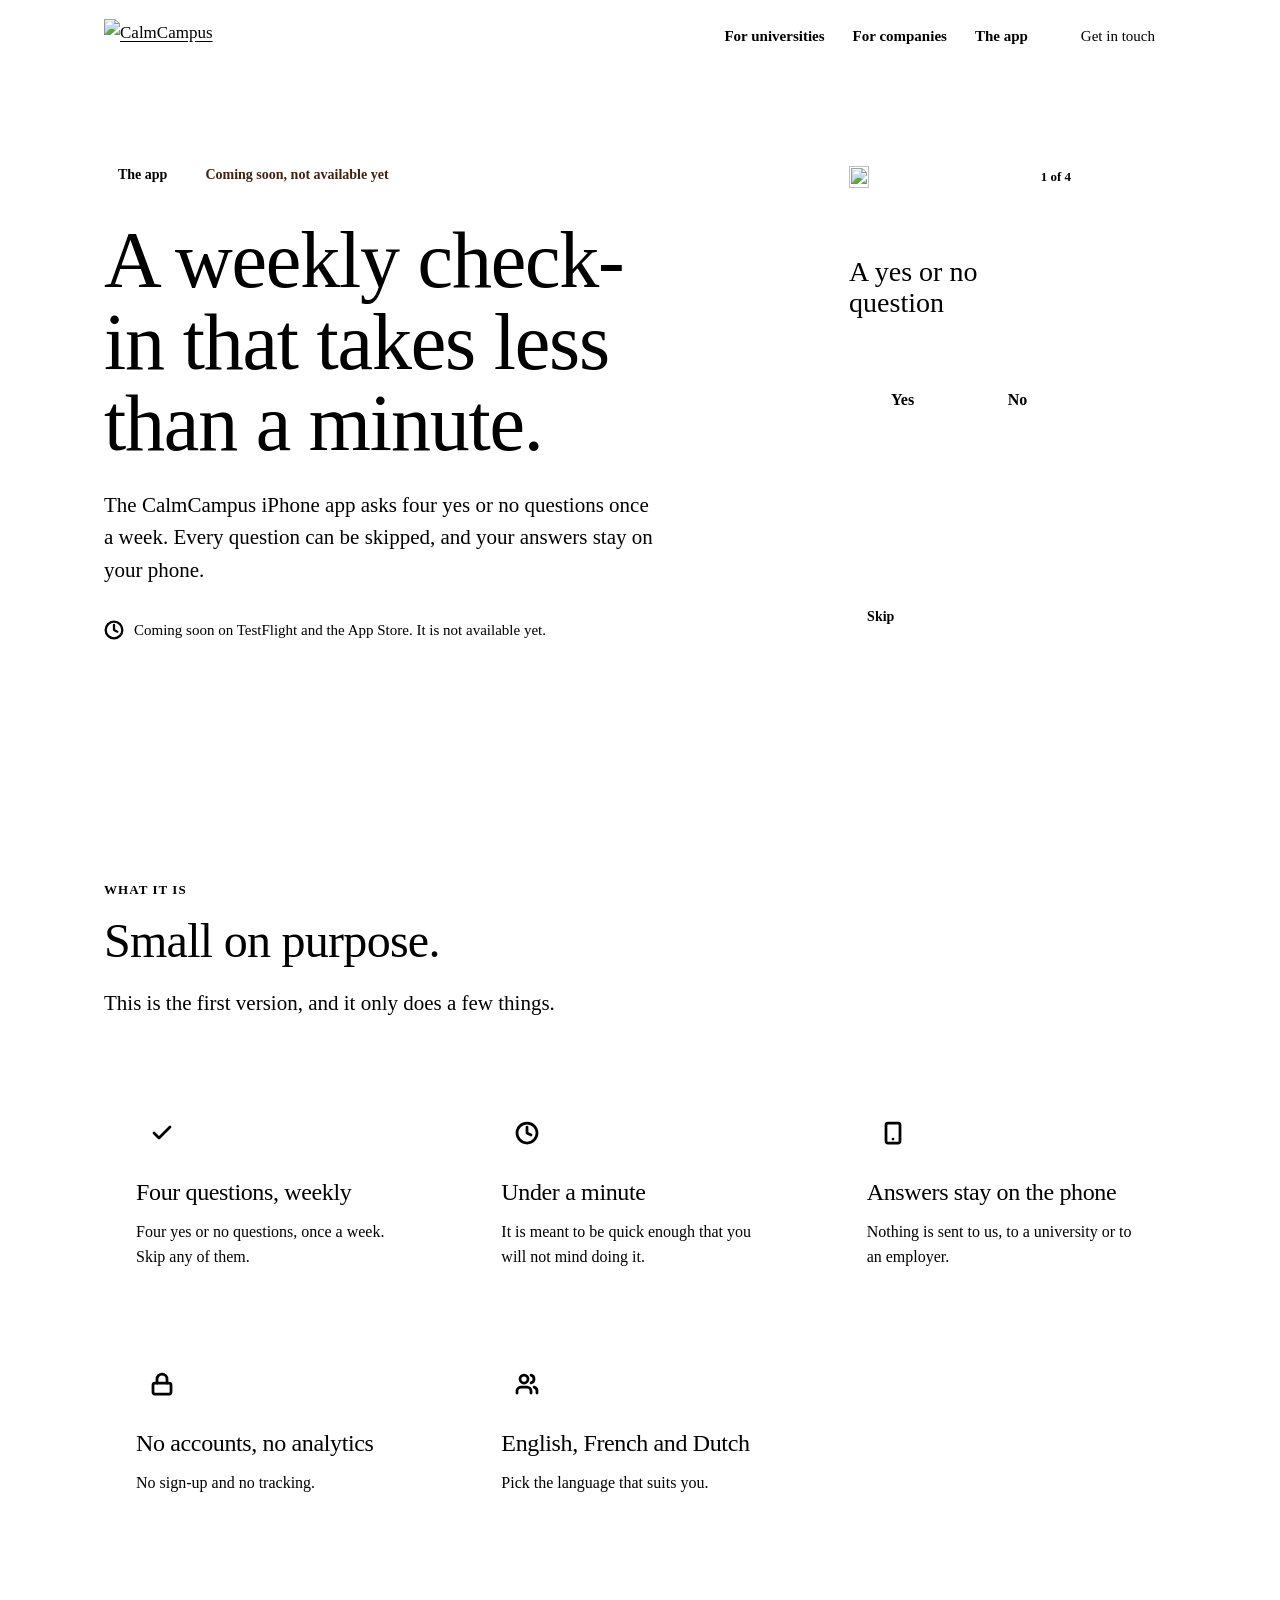
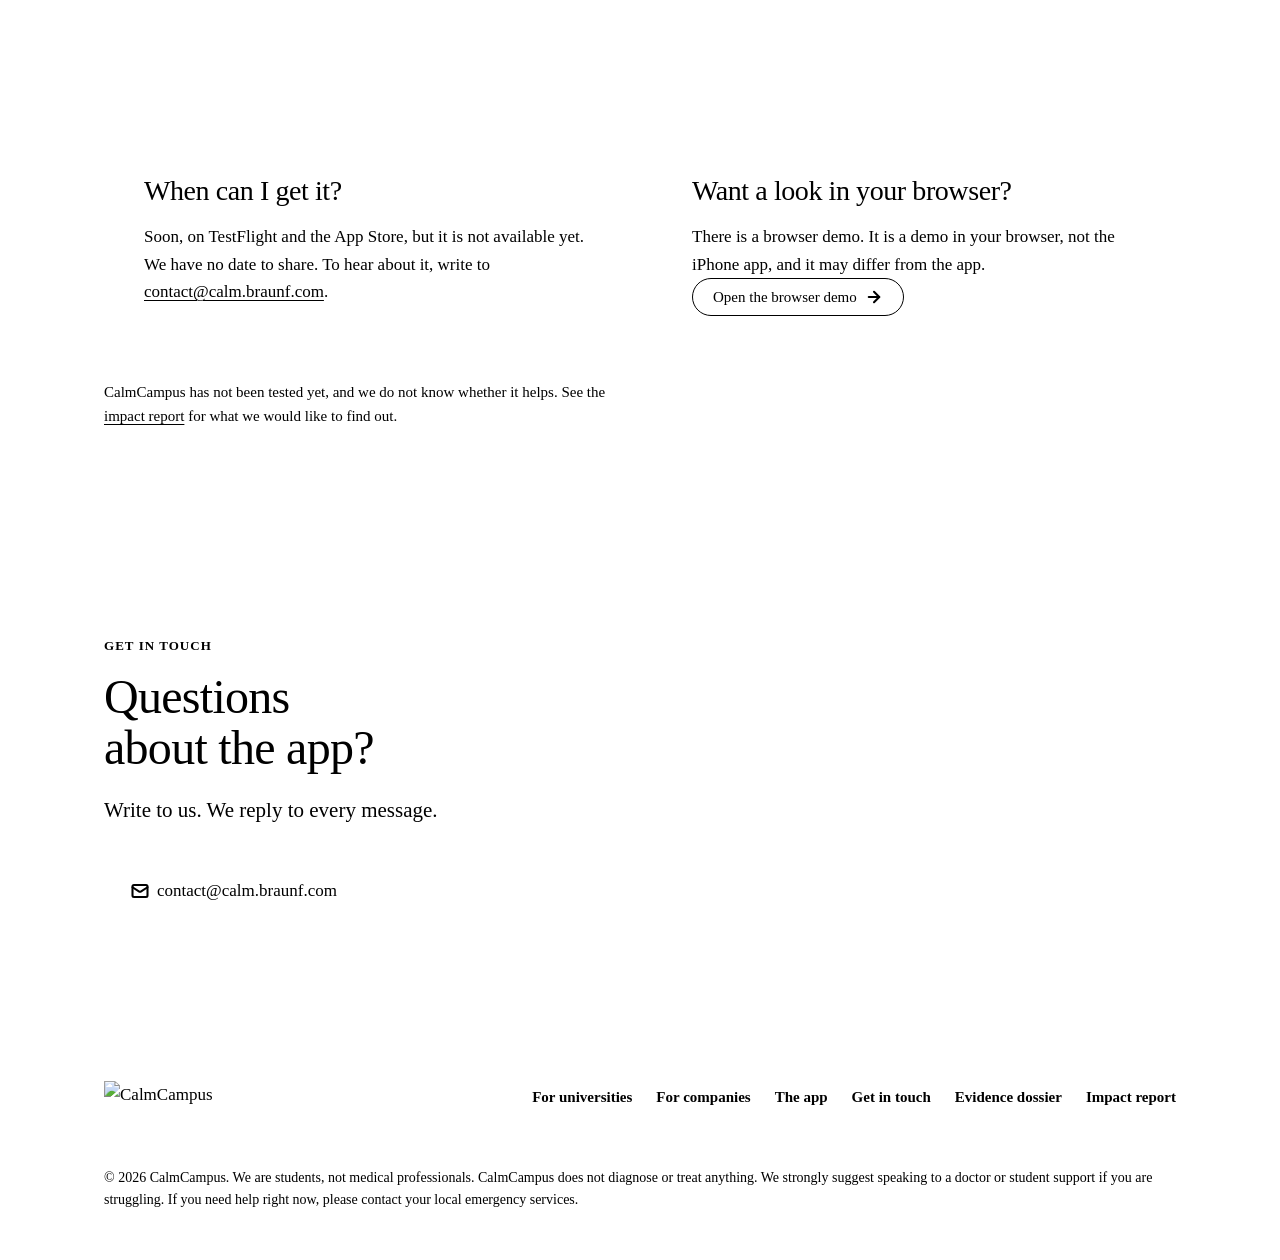
==== docs/app/index.html @ 50b4e37e "Restructure site into hub, universities, companies and app pages Co-authored-by: Florian Braun <8925" ====
<!DOCTYPE html>
<html lang="en">
<head>
  <meta charset="UTF-8">
  <meta name="viewport" content="width=device-width, initial-scale=1.0">
  <title>The CalmCampus app</title>
  <meta name="description" content="The CalmCampus iPhone app: a weekly check-in of four skippable yes or no questions. Answers stay on the phone. Coming soon, not available yet.">
  <meta name="theme-color" content="#f5ead8">
  <meta property="og:title" content="The CalmCampus app">
  <meta property="og:description" content="A weekly check-in of four skippable yes or no questions. Answers stay on your phone. Coming soon.">
  <meta property="og:type" content="website">
  <meta property="og:url" content="https://cc.braunf.com/app/">
  <meta property="og:site_name" content="CalmCampus">
  <meta property="og:image" content="https://cc.braunf.com/assets/og-image.png">
  <meta name="twitter:card" content="summary_large_image">
  <link rel="icon" type="image/png" sizes="32x32" href="../assets/brand/first-sprout-favicon-32.png">
  <link rel="icon" type="image/png" sizes="512x512" href="../assets/brand/first-sprout-favicon-512.png">
  <link rel="apple-touch-icon" href="../assets/brand/first-sprout-app-icon-180.png">
  <link rel="canonical" href="https://cc.braunf.com/app/">
  <script type="application/ld+json">
  {
    "@context": "https://schema.org",
    "@type": "WebPage",
    "name": "The CalmCampus app",
    "description": "The CalmCampus iPhone app: a weekly check-in of four skippable yes or no questions. Answers stay on the phone. Coming soon, not available yet.",
    "url": "https://cc.braunf.com/app/",
    "isPartOf": {
      "@id": "https://cc.braunf.com/#website"
    }
  }
  </script>
  <link rel="preload" href="../assets/fonts/caprasimo-latin.woff2" as="font" type="font/woff2" crossorigin>
  <link rel="stylesheet" href="../tokens.css">
  <link rel="stylesheet" href="../site.css">
</head>
<body>
  <!-- Lucide icons (stroke 2.75, per brand guide) -->
  <svg width="0" height="0" style="position:absolute" aria-hidden="true">
    <defs>
      <symbol id="i-moon" viewBox="0 0 24 24"><path d="M12 3a6 6 0 0 0 9 9 9 9 0 1 1-9-9Z"/></symbol>
      <symbol id="i-activity" viewBox="0 0 24 24"><path d="M22 12h-2.48a2 2 0 0 0-1.93 1.46l-2.35 8.36a.25.25 0 0 1-.48 0L9.24 2.18a.25.25 0 0 0-.48 0l-2.35 8.36A2 2 0 0 1 4.49 12H2"/></symbol>
      <symbol id="i-lock" viewBox="0 0 24 24"><rect width="18" height="11" x="3" y="11" rx="2" ry="2"/><path d="M7 11V7a5 5 0 0 1 10 0v4"/></symbol>
      <symbol id="i-phone" viewBox="0 0 24 24"><rect width="14" height="20" x="5" y="2" rx="2" ry="2"/><path d="M12 18h.01"/></symbol>
      <symbol id="i-shield" viewBox="0 0 24 24"><path d="M20 13c0 5-3.5 7.5-7.66 8.95a1 1 0 0 1-.67-.01C7.5 20.5 4 18 4 13V6a1 1 0 0 1 1-1c2 0 4.5-1.2 6.24-2.72a1.17 1.17 0 0 1 1.52 0C14.51 3.81 17 5 19 5a1 1 0 0 1 1 1z"/><path d="m9 12 2 2 4-4"/></symbol>
      <symbol id="i-users" viewBox="0 0 24 24"><path d="M16 21v-2a4 4 0 0 0-4-4H6a4 4 0 0 0-4 4v2"/><circle cx="9" cy="7" r="4"/><path d="M22 21v-2a4 4 0 0 0-3-3.87"/><path d="M16 3.13a4 4 0 0 1 0 7.75"/></symbol>
      <symbol id="i-cap" viewBox="0 0 24 24"><path d="M21.42 10.922a1 1 0 0 0-.019-1.838L12.83 5.18a2 2 0 0 0-1.66 0L2.6 9.08a1 1 0 0 0 0 1.832l8.57 3.908a2 2 0 0 0 1.66 0z"/><path d="M22 10v6"/><path d="M6 12.5V16a6 3 0 0 0 12 0v-3.5"/></symbol>
      <symbol id="i-wind" viewBox="0 0 24 24"><path d="M12.8 19.6A2 2 0 1 0 14 16H2"/><path d="M17.5 8a2.5 2.5 0 1 1 2 4H2"/><path d="M9.8 4.4A2 2 0 1 1 11 8H2"/></symbol>
      <symbol id="i-check" viewBox="0 0 24 24"><path d="M20 6 9 17l-5-5"/></symbol>
      <symbol id="i-arrow" viewBox="0 0 24 24"><path d="M5 12h14"/><path d="m12 5 7 7-7 7"/></symbol>
      <symbol id="i-mail" viewBox="0 0 24 24"><rect width="20" height="16" x="2" y="4" rx="2"/><path d="m22 7-8.97 5.7a1.94 1.94 0 0 1-2.06 0L2 7"/></symbol>
      <symbol id="i-clock" viewBox="0 0 24 24"><circle cx="12" cy="12" r="10"/><path d="M12 6v6l4 2"/></symbol>
    </defs>
  </svg>

  <header class="nav">
    <div class="wrap nav-inner">
      <a href="/" class="nav-logo" aria-label="CalmCampus home">
        <img src="../assets/brand/first-sprout-horizontal-color.svg" alt="CalmCampus" width="222" height="34">
      </a>
      <button class="nav-toggle" type="button" aria-expanded="false" aria-controls="menu" aria-label="Open menu"><svg class="ico" viewBox="0 0 24 24" aria-hidden="true"><path class="l1" d="M4 7h16"/><path class="l2" d="M4 12h16"/><path class="l3" d="M4 17h16"/></svg></button>
      <ul class="nav-links" id="menu">
        <li><a href="/universities/">For universities</a></li>
        <li><a href="/companies/">For companies</a></li>
        <li><a href="/app/" aria-current="page">The app</a></li>
      </ul>
      <a href="#contact" class="btn btn-primary btn-sm">Get in touch</a>
    </div>
  </header>

  <main>
  <section class="hero">
    <div class="circle circle-sage c1" aria-hidden="true"></div>
    <div class="circle circle-terra c2" aria-hidden="true"></div>
    <div class="circle circle-ring c3" aria-hidden="true"></div>
    <div class="wrap hero-grid">
      <div>
        <div class="hero-tags">
          <span class="tag tag-sage">The app</span>
          <span class="tag tag-terra">Coming soon, not available yet</span>
        </div>
        <h1>A weekly check-in that takes less than a minute.</h1>
        <p class="lead">The CalmCampus iPhone app asks four yes or no questions once a week. Every question can be skipped, and your answers stay on your phone.</p>
        <p class="hero-note"><svg class="ico" aria-hidden="true"><use href="#i-clock"/></svg> Coming soon on TestFlight and the App Store. It is not available yet.</p>
      </div>
      <div class="hero-visual" role="img" aria-label="A CalmCampus check-in screen with a yes or no question and a skip option">
        <div class="phone">
          <div class="phone-screen">
            <div class="phone-top">
              <img src="../assets/brand/first-sprout-mark-color.svg" alt="" width="22" height="22">
              <span class="phone-step">1 of 4</span>
            </div>
            <div class="phone-progress"><i></i><i></i><i></i><i></i></div>
            <div class="phone-q">A yes or no question</div>
            <div class="phone-scale"><span>Yes</span><span>No</span></div>
            <div class="phone-skip">Skip</div>
          </div>
        </div>
      </div>
    </div>
  </section>

  <section class="section section-sand" id="what">
    <div class="wrap">
      <div class="section-head">
        <div class="label">What it is</div>
        <h2>Small on purpose.</h2>
        <p class="lead">This is the first version, and it only does a few things.</p>
      </div>
      <div class="cards">
        <div class="card"><div class="icon"><svg class="ico" aria-hidden="true"><use href="#i-check"/></svg></div><h3>Four questions, weekly</h3><p>Four yes or no questions, once a week. Skip any of them.</p></div>
        <div class="card"><div class="icon terra"><svg class="ico" aria-hidden="true"><use href="#i-clock"/></svg></div><h3>Under a minute</h3><p>It is meant to be quick enough that you will not mind doing it.</p></div>
        <div class="card"><div class="icon"><svg class="ico" aria-hidden="true"><use href="#i-phone"/></svg></div><h3>Answers stay on the phone</h3><p>Nothing is sent to us, to a university or to an employer.</p></div>
        <div class="card"><div class="icon terra"><svg class="ico" aria-hidden="true"><use href="#i-lock"/></svg></div><h3>No accounts, no analytics</h3><p>No sign-up and no tracking.</p></div>
        <div class="card"><div class="icon"><svg class="ico" aria-hidden="true"><use href="#i-users"/></svg></div><h3>English, French and Dutch</h3><p>Pick the language that suits you.</p></div>
      </div>
    </div>
  </section>

  <section class="section" id="availability">
    <div class="wrap">
      <div class="pilot-grid">
        <div class="panel">
          <h3>When can I get it?</h3>
          <p>Soon, on TestFlight and the App Store, but it is not available yet. We have no date to share. To hear about it, write to <a href="mailto:contact@calm.braunf.com">contact@calm.braunf.com</a>.</p>
        </div>
        <div class="panel panel-sage">
          <h3>Want a look in your browser?</h3>
          <p>There is a browser demo. It is a demo in your browser, not the iPhone app, and it may differ from the app.</p>
          <a href="/demo/" class="btn btn-secondary btn-sm">Open the browser demo <svg class="ico" aria-hidden="true"><use href="#i-arrow"/></svg></a>
        </div>
      </div>
      <p class="pilot-foot">CalmCampus has not been tested yet, and we do not know whether it helps. See the <a href="/report.html">impact report</a> for what we would like to find out.</p>
    </div>
  </section>

  <section class="section contact" id="contact">
    <div class="circle c1" aria-hidden="true"></div>
    <div class="wrap">
      <div class="label">Get in touch</div>
      <h2>Questions about the app?</h2>
      <p class="lead">Write to us. We reply to every message.</p>
      <a href="mailto:contact@calm.braunf.com" class="btn btn-cream">
        <svg class="ico" aria-hidden="true"><use href="#i-mail"/></svg> contact@calm.braunf.com
      </a>
    </div>
  </section>
  </main>

  <footer class="footer">
    <div class="wrap footer-inner">
      <img src="../assets/brand/first-sprout-horizontal-color.svg" alt="CalmCampus" width="222" height="34">
      <nav class="footer-links" aria-label="Footer">
        <a href="/universities/">For universities</a>
        <a href="/companies/">For companies</a>
        <a href="/app/">The app</a>
        <a href="#contact">Get in touch</a>
        <a href="https://drive.google.com/file/d/1UN6VqGYSGna2Hcbdo8EwCFRiy_1UcfHb/view?usp=sharing" target="_blank" rel="noopener">Evidence dossier</a>
        <a href="/report.html">Impact report</a>
      </nav>
      <p class="footer-copy">© 2026 CalmCampus. We are students, not medical professionals. CalmCampus does not diagnose or treat anything. We strongly suggest speaking to a doctor or student support if you are struggling. If you need help right now, please contact your local emergency services.</p>
    </div>
  </footer>

<script>
  (function () {
    var btn = document.querySelector(".nav-toggle"), nav = document.querySelector(".nav");
    if (!btn) return;
    function set(open) {
      nav.classList.toggle("open", open);
      btn.setAttribute("aria-expanded", open);
      btn.setAttribute("aria-label", open ? "Close menu" : "Open menu");
    }
    btn.addEventListener("click", function () { set(!nav.classList.contains("open")); });
    document.querySelectorAll(".nav-links a").forEach(function (a) { a.addEventListener("click", function () { set(false); }); });
    document.addEventListener("keydown", function (e) { if (e.key === "Escape") set(false); });
  })();
  </script>

</body>
</html>
---- docs/site.css ----
/* CalmCampus site — built from the brand pack ("Warm ground, two leaves").
   Cream is the page, ink is the text, terracotta acts, sage soothes.
   Headings: Caprasimo (never paragraphs, never caps). Everything else: Figtree. */

*, *::before, *::after { box-sizing: border-box; margin: 0; padding: 0; }
html { scroll-behavior: smooth; scroll-padding-top: 88px; }
body {
  background: var(--cream); color: var(--ink);
  font-family: var(--font-body); font-size: 17px; line-height: 1.6;
  -webkit-font-smoothing: antialiased; overflow-x: hidden;
}
img, svg { display: block; max-width: 100%; }
a { color: var(--terracotta-700); text-underline-offset: 3px; }
a:hover { color: var(--terracotta-800); }
:focus-visible { outline: 2px solid var(--terracotta); outline-offset: 3px; border-radius: 8px; }
::selection { background: color-mix(in srgb, var(--terracotta) 30%, transparent); }

h1, h2, h3, h4 {
  font-family: var(--font-heading); font-weight: 400;
  line-height: 1.08; letter-spacing: -0.015em; text-wrap: balance;
}
h1 { font-size: clamp(44px, 6.4vw, 80px); line-height: 1.02; }
h2 { font-size: clamp(32px, 4.2vw, 48px); }
h3 { font-size: 24px; line-height: 1.15; }
p { text-wrap: pretty; }

.wrap { max-width: 1120px; margin: 0 auto; padding: 0 24px; }
.label {
  font-size: 13px; font-weight: 700; letter-spacing: 0.08em; text-transform: uppercase;
  color: var(--sage-700); margin-bottom: 14px;
}
.lead { font-size: clamp(18px, 2vw, 21px); line-height: 1.55; color: var(--neutral-800); max-width: 56ch; }
.sr { position: absolute; width: 1px; height: 1px; overflow: hidden; clip: rect(0 0 0 0); white-space: nowrap; }

/* ── Buttons & tags (fully rounded) ───────────────────────────────────────── */
.btn {
  display: inline-flex; align-items: center; gap: 8px; cursor: pointer; text-decoration: none;
  font-family: var(--font-heading); font-size: 17px; line-height: 1.2;
  padding: 13px 26px; border-radius: 999px; border: 1px solid transparent;
  transition: background .15s, color .15s, border-color .15s;
}
.btn svg { width: 18px; height: 18px; }
.btn-primary { background: var(--terracotta-aa); color: var(--cream); }
.btn-primary:hover { background: var(--terracotta-700); color: var(--cream); }
.btn-secondary { border-color: var(--divider); color: var(--ink); }
.btn-secondary:hover { background: color-mix(in srgb, var(--ink) 7%, transparent); color: var(--ink); }
.btn-sm { font-size: 15px; padding: 9px 20px; white-space: nowrap; }

.tag {
  display: inline-flex; align-items: center; gap: 8px;
  font-size: 14px; font-weight: 600; padding: 6px 14px; border-radius: 999px;
}
.tag-sage { background: var(--sage-200); color: var(--sage-900); }
.tag-terra { background: var(--terracotta-200); color: #402310; }

/* ── Nav ──────────────────────────────────────────────────────────────────── */
.nav {
  position: sticky; top: 0; z-index: 50;
  background: color-mix(in srgb, var(--cream) 90%, transparent);
  backdrop-filter: blur(14px); -webkit-backdrop-filter: blur(14px);
}
.nav-inner { display: flex; align-items: center; gap: 32px; height: 72px; }
.nav-logo img { height: 34px; width: auto; }
.nav-links { display: flex; gap: 28px; list-style: none; margin-left: auto; }
.nav-links a { color: var(--ink); text-decoration: none; font-size: 15px; font-weight: 600; }
.nav-links a:hover { color: var(--terracotta-700); }

/* ── Hero ─────────────────────────────────────────────────────────────────── */
.hero { position: relative; padding: 56px 0 104px; overflow: hidden; }
.hero-grid { position: relative; z-index: 1; display: grid; grid-template-columns: 1.15fr 0.85fr; gap: 56px; align-items: center; }
.hero-tags { display: flex; flex-wrap: wrap; gap: 10px; margin-bottom: 28px; }
.hero h1 { margin-bottom: 24px; max-width: 13ch; }
.hero .lead { margin-bottom: 32px; }
.hero-ctas { display: flex; flex-wrap: wrap; gap: 12px; }
.hero-note { margin-top: 28px; font-size: 15px; color: var(--neutral-800); display: flex; align-items: center; gap: 10px; }
.hero-note svg { width: 20px; height: 20px; color: var(--sage-700); flex: none; }

/* Decorative circles: bleed off the edge, stay clear of text */
.circle { position: absolute; border-radius: 50%; pointer-events: none; }
.circle-sage { background: var(--sage); }
.circle-terra { background: var(--terracotta); }
.circle-ring { border: 2px solid var(--sage); opacity: .55; }
.hero .c1 { width: 420px; height: 420px; right: -150px; top: -110px; }
.hero .c2 { width: 150px; height: 150px; right: 22%; bottom: -60px; }
.hero .c3 { width: 560px; height: 560px; right: -260px; bottom: -300px; }

/* ── Phone mock (real check-in wording) ───────────────────────────────────── */
.phone {
  width: min(290px, 100%); margin: 0 auto; padding: 12px; border-radius: 44px;
  background: var(--ink); box-shadow: var(--shadow-lg);
}
.phone-screen {
  background: var(--cream); border-radius: 33px; padding: 26px 22px 24px;
  min-height: 520px; display: flex; flex-direction: column;
}
.phone-top { display: flex; align-items: center; justify-content: space-between; margin-bottom: 30px; }
.phone-top img { height: 22px; width: auto; }
.phone-step { font-size: 13px; font-weight: 600; color: var(--sage-700); }
.phone-progress { display: flex; gap: 6px; margin-bottom: 34px; }
.phone-progress i { flex: 1; height: 5px; border-radius: 99px; background: var(--neutral-300); }
.phone-progress i:first-child { background: var(--sage); }
.phone-q { font-family: var(--font-heading); font-size: 28px; line-height: 1.1; margin-bottom: 28px; }
.phone-scale { display: flex; gap: 8px; }
.phone-scale span {
  flex: 1; aspect-ratio: 1; border-radius: 50%; background: var(--sand);
  display: grid; place-items: center; font-weight: 700; font-size: 16px;
}
.phone-labels { display: flex; justify-content: space-between; margin-top: 12px; font-size: 12px; color: var(--neutral-800); }
.phone-skip { margin-top: auto; align-self: flex-start; font-size: 14px; font-weight: 600; padding: 8px 18px; border-radius: 999px; border: 1px solid var(--divider); }

/* ── Sections ─────────────────────────────────────────────────────────────── */
.section { padding: 104px 0; position: relative; }
.section-head { margin-bottom: 56px; }
.section-head h2 { max-width: 18ch; margin-bottom: 20px; }
.section-sand { background: var(--sand); }
.section-dark { background: var(--sage-800); color: var(--cream); overflow: hidden; }
.section-dark .label { color: var(--sage-300); }
.section-dark .lead { color: var(--sage-200); }

.cards { display: grid; grid-template-columns: repeat(auto-fit, minmax(260px, 1fr)); gap: 24px; }
.card { background: var(--sand); border-radius: 28px; padding: 32px; display: flex; flex-direction: column; gap: 12px; }
.section-sand .card { background: var(--cream); }
.card p { font-size: 16px; color: var(--neutral-800); }
.icon {
  width: 52px; height: 52px; border-radius: 50%; display: grid; place-items: center;
  background: var(--sage-200); color: var(--sage-800); margin-bottom: 8px;
}
.icon.terra { background: var(--terracotta-200); color: var(--terracotta-800); }
.icon svg { width: 24px; height: 24px; }
.ico { fill: none; stroke: currentColor; stroke-width: 2.75; stroke-linecap: round; stroke-linejoin: round; }

/* Product */
.product-grid { display: grid; grid-template-columns: 0.8fr 1.2fr; gap: 64px; align-items: center; }
.product-stage { background: var(--sage-200); border-radius: 36px; padding: 56px 24px; position: relative; overflow: hidden; }
.product-stage .circle { z-index: 0; }
.product-stage .phone { position: relative; z-index: 1; }
.product-stage .c1 { width: 220px; height: 220px; left: -80px; top: -70px; }
.product-stage .c2 { width: 120px; height: 120px; right: -40px; bottom: 40px; }
.steps { list-style: none; display: flex; flex-direction: column; gap: 32px; counter-reset: s; }
.steps li { display: grid; grid-template-columns: 52px 1fr; gap: 20px; }
.steps li::before {
  counter-increment: s; content: counter(s);
  width: 52px; height: 52px; border-radius: 50%; display: grid; place-items: center;
  background: var(--terracotta-aa); color: var(--cream); font-family: var(--font-heading); font-size: 22px;
}
.steps h3 { margin-bottom: 6px; }
.steps p { color: var(--neutral-800); }
.badge-soon { display: inline-block; margin-left: 8px; vertical-align: middle; }

/* Privacy */
.privacy-grid { display: grid; grid-template-columns: repeat(auto-fit, minmax(240px, 1fr)); gap: 20px; margin-top: 8px; }
.privacy-item { border: 1px solid color-mix(in srgb, var(--cream) 22%, transparent); border-radius: 28px; padding: 28px; }
.privacy-item .ico { width: 28px; height: 28px; color: var(--sage-300); margin-bottom: 14px; }
.privacy-item h3 { font-size: 22px; margin-bottom: 8px; }
.privacy-item p { font-size: 16px; color: var(--sage-200); }
.section-dark .circle-ring { border-color: var(--sage); opacity: .5; }
.section-dark .c1 { width: 520px; height: 520px; right: -240px; top: -200px; }

/* Pilot */
.pilot-grid { display: grid; grid-template-columns: 1fr 1fr; gap: 24px; }
.panel { background: var(--sand); border-radius: 28px; padding: 40px; }
.panel h3 { margin-bottom: 16px; font-size: 28px; }
.panel ul { list-style: none; display: flex; flex-direction: column; gap: 14px; }
.panel li { display: grid; grid-template-columns: 24px 1fr; gap: 12px; font-size: 16.5px; }
.panel li svg { width: 22px; height: 22px; color: var(--sage-700); margin-top: 2px; }
.panel-sage { background: var(--sage-200); }
.pilot-foot { margin-top: 24px; font-size: 15px; color: var(--neutral-800); max-width: 70ch; }

/* Roadmap */
.road { display: grid; grid-template-columns: repeat(4, 1fr); gap: 0; position: relative; }
.road::before { content: ""; position: absolute; left: 0; right: 0; top: 17px; height: 3px; background: var(--divider); border-radius: 3px; }
.stop { position: relative; padding: 0 24px 0 0; }
.stop-dot { width: 36px; height: 36px; border-radius: 50%; background: var(--cream); border: 3px solid var(--divider); margin-bottom: 24px; position: relative; }
.stop.now .stop-dot { background: var(--terracotta); border-color: var(--terracotta); }
.stop.done .stop-dot { background: var(--sage); border-color: var(--sage); }
.stop-when { font-size: 13px; font-weight: 700; letter-spacing: .08em; text-transform: uppercase; color: var(--sage-700); margin-bottom: 8px; }
.stop.now .stop-when { color: var(--terracotta-700); }
.stop h3 { font-size: 24px; margin-bottom: 10px; }
.stop p { font-size: 16px; color: var(--neutral-800); }
.markets { display: flex; flex-wrap: wrap; gap: 8px; margin-top: 14px; }
.markets .tag { font-size: 13px; padding: 4px 12px; background: var(--sand); color: var(--ink); }

/* Contact */
.contact { background: var(--terracotta-aa); color: var(--cream); overflow: hidden; }
.contact h2 { color: var(--cream); max-width: 16ch; margin-bottom: 20px; }
.contact .lead { color: var(--terracotta-100); margin-bottom: 40px; }
.contact .label { color: var(--terracotta-100); }
.contact-cards { display: grid; grid-template-columns: repeat(auto-fit, minmax(240px, 1fr)); gap: 20px; margin-bottom: 44px; position: relative; z-index: 1; }
.contact-card { background: var(--cream); color: var(--ink); border-radius: 28px; padding: 28px; }
.contact-card h3 { font-size: 22px; margin-bottom: 8px; }
.contact-card p { font-size: 16px; color: var(--neutral-800); }
.contact .wrap { position: relative; z-index: 1; }
.contact .c1 { width: 460px; height: 460px; right: -200px; top: -220px; background: var(--terracotta-700); }
.btn-cream { background: var(--cream); color: var(--terracotta-800); }
.btn-cream:hover { background: var(--cream-100); color: var(--terracotta-800); }

/* Footer */
.footer { padding: 56px 0 48px; }
.footer-inner { display: flex; flex-wrap: wrap; gap: 24px 48px; align-items: center; justify-content: space-between; }
.footer img { height: 32px; width: auto; }
.footer-links { display: flex; flex-wrap: wrap; gap: 8px 24px; }
.footer-links a { color: var(--ink); font-size: 15px; font-weight: 600; text-decoration: none; }
.footer-links a:hover { color: var(--terracotta-700); }
.footer-copy { width: 100%; font-size: 14px; color: var(--neutral-800); border-top: 1px solid var(--divider); padding-top: 24px; }

/* ── Responsive ───────────────────────────────────────────────────────────── */
@media (max-width: 920px) {
  .hero-grid, .product-grid, .pilot-grid { grid-template-columns: minmax(0, 1fr); }
  .hero { padding-bottom: 80px; }
  .hero-visual { order: 2; }
  .hero .c1 { width: 300px; height: 300px; right: -140px; top: -120px; }
  .road { grid-template-columns: 1fr; gap: 36px; padding-left: 8px; }
  .road::before { left: 25px; right: auto; top: 0; bottom: 0; width: 3px; height: auto; }
  .stop { display: grid; grid-template-columns: 36px 1fr; column-gap: 20px; padding: 0; }
  .stop-dot { margin: 0; grid-row: 1 / span 4; }
  .section { padding: 72px 0; }
}
@media (max-width: 640px) {
  body { font-size: 16px; }
  .wrap { padding: 0 20px; }
  .panel { padding: 28px; }
  .card { padding: 26px; }
}
@media (prefers-reduced-motion: reduce) { html { scroll-behavior: auto; } }

/* Research */
.sub { font-size: 26px; margin: 8px 0 20px; }
.evidence { display: grid; grid-template-columns: repeat(auto-fit, minmax(280px, 1fr)); gap: 24px; margin-bottom: 48px; }
.ev { background: var(--cream); border-radius: 28px; padding: 32px; display: flex; flex-direction: column; gap: 12px; }
.ev-stat { font-family: var(--font-heading); font-size: 44px; line-height: 1; color: var(--terracotta-700); letter-spacing: -0.015em; }
.ev p { font-size: 16px; color: var(--neutral-800); flex: 1; }
.ev-cite { font-size: 14px; font-weight: 600; color: var(--sage-700); }
.ev-cite:hover { color: var(--sage-900); }
.research-plan { background: var(--sage-200); padding: 40px; }
.research-plan ul { margin: 20px 0; }
.plan-note { font-size: 15px; color: var(--neutral-800); max-width: 70ch; margin-bottom: 4px; }
.research-plan .btn { margin-top: 20px; }
@media (max-width: 640px) { .research-plan { padding: 28px; } .ev { padding: 26px; } }
.ev-word { font-size: 32px; padding-top: 6px; }
.dossier-btn { margin-top: 28px; }
.dossier-meta { margin-top: 14px; font-size: 15px; color: var(--neutral-800); max-width: 60ch; }
.claims { margin-top: 8px; align-items: start; }
.claims .panel { background: var(--cream); }
.claims .research-plan { background: var(--sage-200); }
.ev-word { font-size: 30px; }

/* Report */
.report-hero { padding-bottom: 88px; }
.report-hero h1 { max-width: 16ch; }
.report-hero .c1 { width: 380px; height: 380px; right: -140px; top: -120px; }
.report-hero .wrap { position: relative; z-index: 1; }
.bullets { list-style: none; display: flex; flex-direction: column; gap: 10px; margin-top: 6px; }
.bullets li { display: grid; grid-template-columns: 22px 1fr; gap: 10px; font-size: 15.5px; color: var(--neutral-800); }
.bullets svg { width: 20px; height: 20px; color: var(--sage-700); margin-top: 2px; }
.table-wrap { overflow-x: auto; }
.data-table { width: 100%; border-collapse: collapse; font-size: 16px; background: var(--sand); border-radius: 28px; overflow: hidden; }
.data-table th { text-align: left; font-size: 13px; font-weight: 700; letter-spacing: .08em; text-transform: uppercase; color: var(--sage-700); padding: 18px 24px; }
.data-table td { padding: 16px 24px; border-top: 1px solid var(--divider); vertical-align: top; }
.data-table td:first-child { font-weight: 700; }
.status { display: inline-block; font-size: 14px; font-weight: 600; padding: 4px 12px; border-radius: 999px; white-space: nowrap; }
.status.ok { background: var(--sage-200); color: var(--sage-900); }
.status.no { background: var(--terracotta-200); color: #402310; }
@media (max-width: 720px) {
  .data-table, .data-table tbody, .data-table tr, .data-table td { display: block; }
  .data-table thead { display: none; }
  .data-table tr { padding: 16px 20px; border-top: 1px solid var(--divider); }
  .data-table tr:first-child { border-top: 0; }
  .data-table td { border: 0; padding: 3px 0; }
  .data-table td::before { content: attr(data-label) ": "; font-weight: 600; color: var(--sage-700); }
  .data-table td:first-child::before, .data-table td:last-child::before { content: ""; }
}

/* Responsive nav: menu button below 960px */
.nav-toggle { display: none; width: 44px; height: 44px; border-radius: 50%; border: 1px solid var(--divider); background: transparent; color: var(--ink); cursor: pointer; place-items: center; margin-left: auto; }
.nav-toggle svg { width: 22px; height: 22px; }
.nav-toggle:hover { background: color-mix(in srgb, var(--ink) 7%, transparent); }
.nav-toggle path { transition: transform .2s, opacity .2s; transform-origin: center; }
.nav.open .nav-toggle .l1 { transform: translateY(5px) rotate(45deg); }
.nav.open .nav-toggle .l2 { opacity: 0; }
.nav.open .nav-toggle .l3 { transform: translateY(-5px) rotate(-45deg); }
@media (max-width: 960px) {
  .nav-inner { gap: 12px; }
  .nav-toggle { display: grid; }
  .nav-inner > .btn { margin-left: 0; }
  .nav-links {
    display: none; position: absolute; left: 0; right: 0; top: 100%;
    flex-direction: column; gap: 0; margin: 0; padding: 8px 24px 20px;
    background: var(--cream); border-bottom: 1px solid var(--divider); box-shadow: var(--shadow-lg);
  }
  .nav.open .nav-links { display: flex; }
  .nav-links a { display: block; padding: 14px 0; font-size: 17px; border-bottom: 1px solid var(--divider); }
  .nav-links li:last-child a { border-bottom: 0; }
}
@media (max-width: 480px) {
  .nav-inner { height: 64px; padding: 0 16px; }
  .nav-logo img { height: 28px; width: auto; }
  .nav-links { padding: 8px 16px 20px; }
  .nav .btn-sm { padding: 10px 16px; font-size: 14px; }
  .wrap { padding: 0 18px; }
}
@media (max-width: 360px) { .nav .btn-sm { display: none; } .nav-toggle { margin-left: auto; } }

/* Comfortable touch targets */
.footer-links a { display: inline-block; padding: 10px 0; }
@media (pointer: coarse) {
  .btn-sm { padding: 12px 22px; min-height: 44px; }
  .ev-cite { display: inline-block; padding: 6px 0; }
}

.panel li > span, .bullets li > span, .steps li > div { min-width: 0; overflow-wrap: anywhere; }

/* Link to the web demo under the app steps */
.demo-note { margin-top: 32px; display: flex; flex-wrap: wrap; align-items: center; gap: 12px 16px; font-size: 15px; color: var(--neutral-800); }
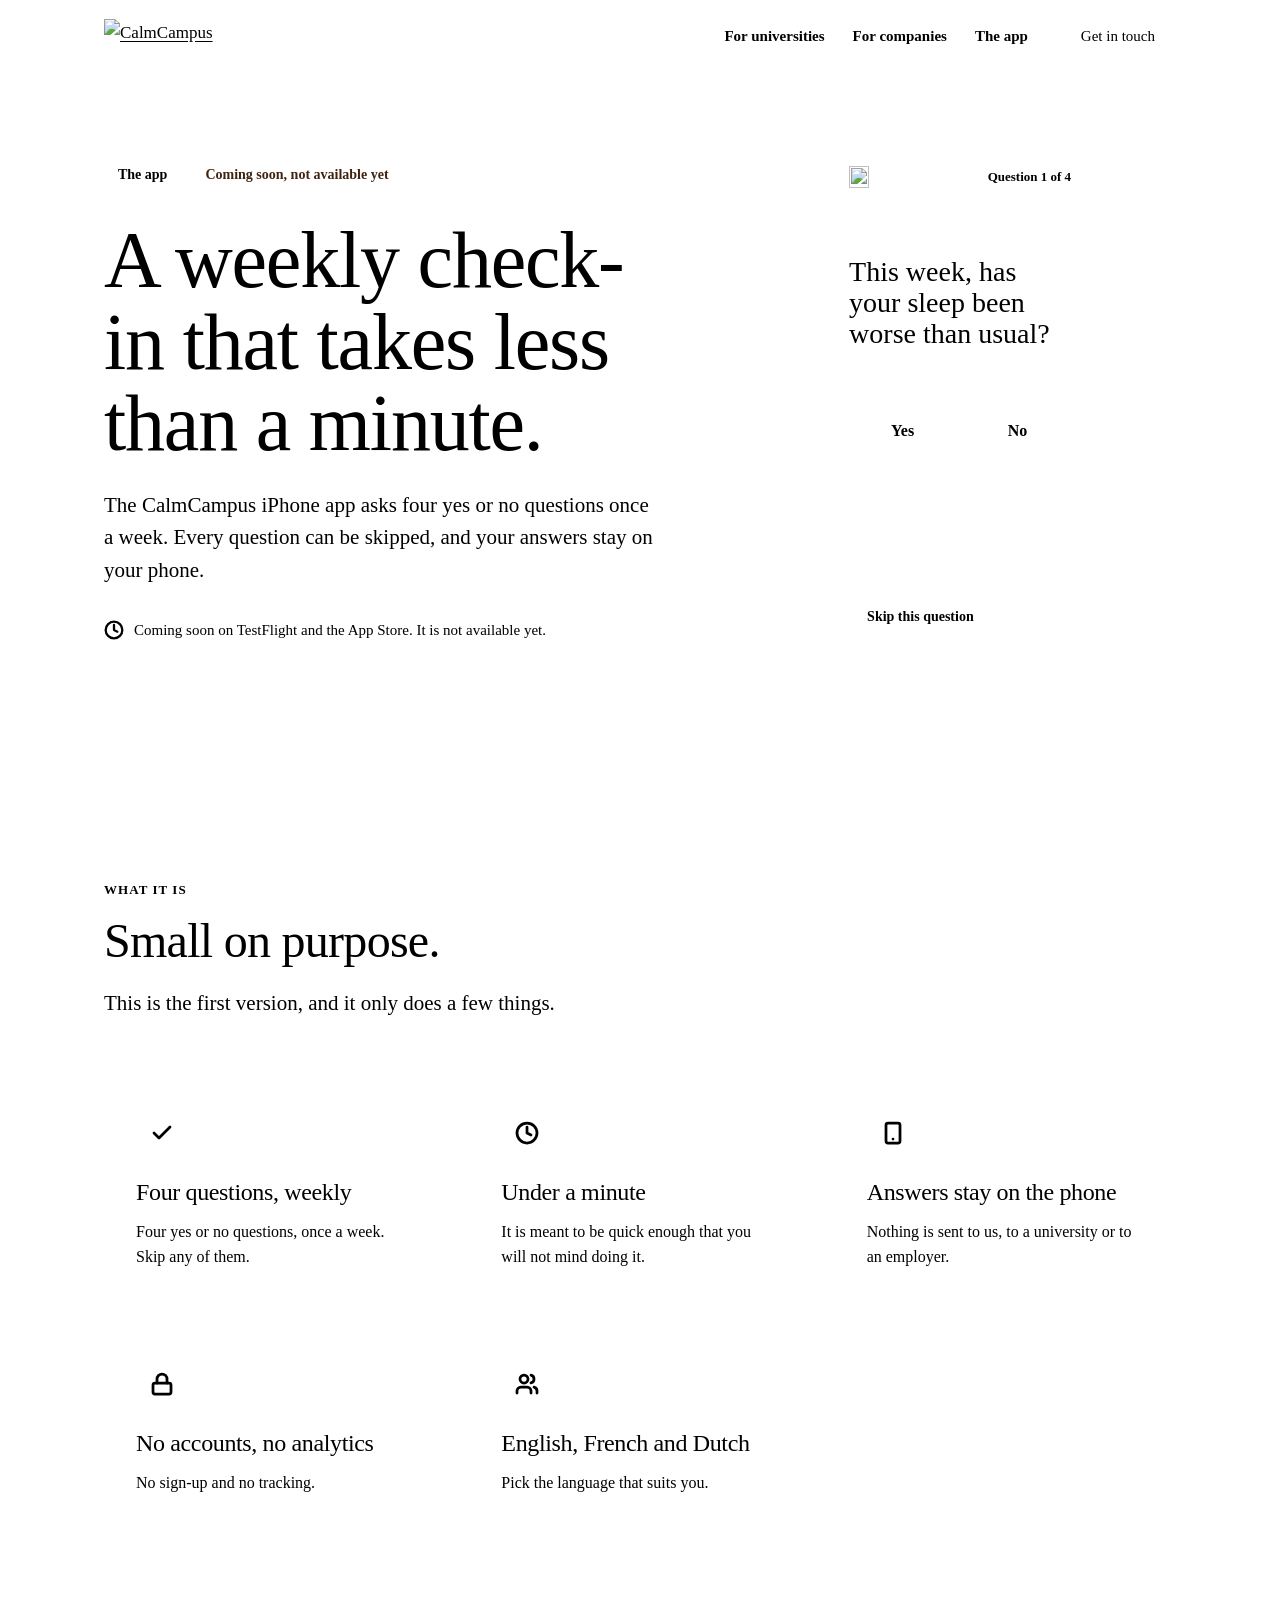
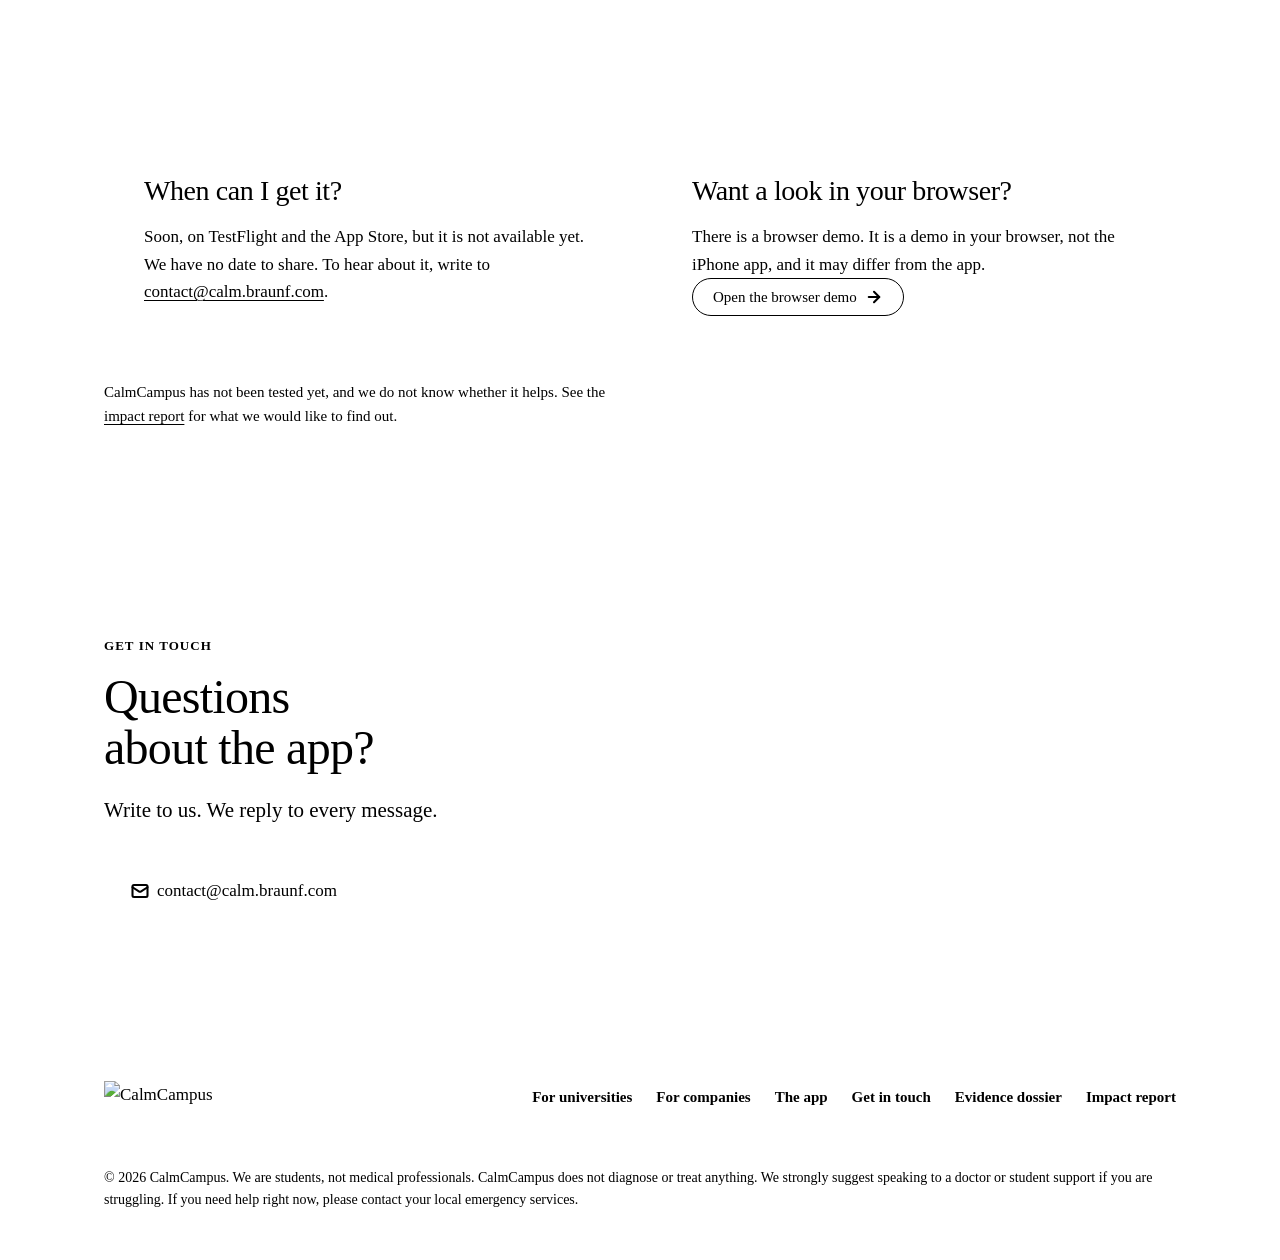
==== commit 6a00ec7f: "Site cleanup: new OG image, real v1 questions in mockups, drop Hertenstein card and old one-pager Co" ====
--- a/docs/app/index.html
+++ b/docs/app/index.html
@@ -82,17 +82,17 @@
         <p class="lead">The CalmCampus iPhone app asks four yes or no questions once a week. Every question can be skipped, and your answers stay on your phone.</p>
         <p class="hero-note"><svg class="ico" aria-hidden="true"><use href="#i-clock"/></svg> Coming soon on TestFlight and the App Store. It is not available yet.</p>
       </div>
-      <div class="hero-visual" role="img" aria-label="A CalmCampus check-in screen with a yes or no question and a skip option">
+      <div class="hero-visual" role="img" aria-label="A CalmCampus check-in screen asking: This week, has your sleep been worse than usual? With Yes, No and Skip this question options">
         <div class="phone">
           <div class="phone-screen">
             <div class="phone-top">
               <img src="../assets/brand/first-sprout-mark-color.svg" alt="" width="22" height="22">
-              <span class="phone-step">1 of 4</span>
+              <span class="phone-step">Question 1 of 4</span>
             </div>
             <div class="phone-progress"><i></i><i></i><i></i><i></i></div>
-            <div class="phone-q">A yes or no question</div>
+            <div class="phone-q">This week, has your sleep been worse than usual?</div>
             <div class="phone-scale"><span>Yes</span><span>No</span></div>
-            <div class="phone-skip">Skip</div>
+            <div class="phone-skip">Skip this question</div>
           </div>
         </div>
       </div>
